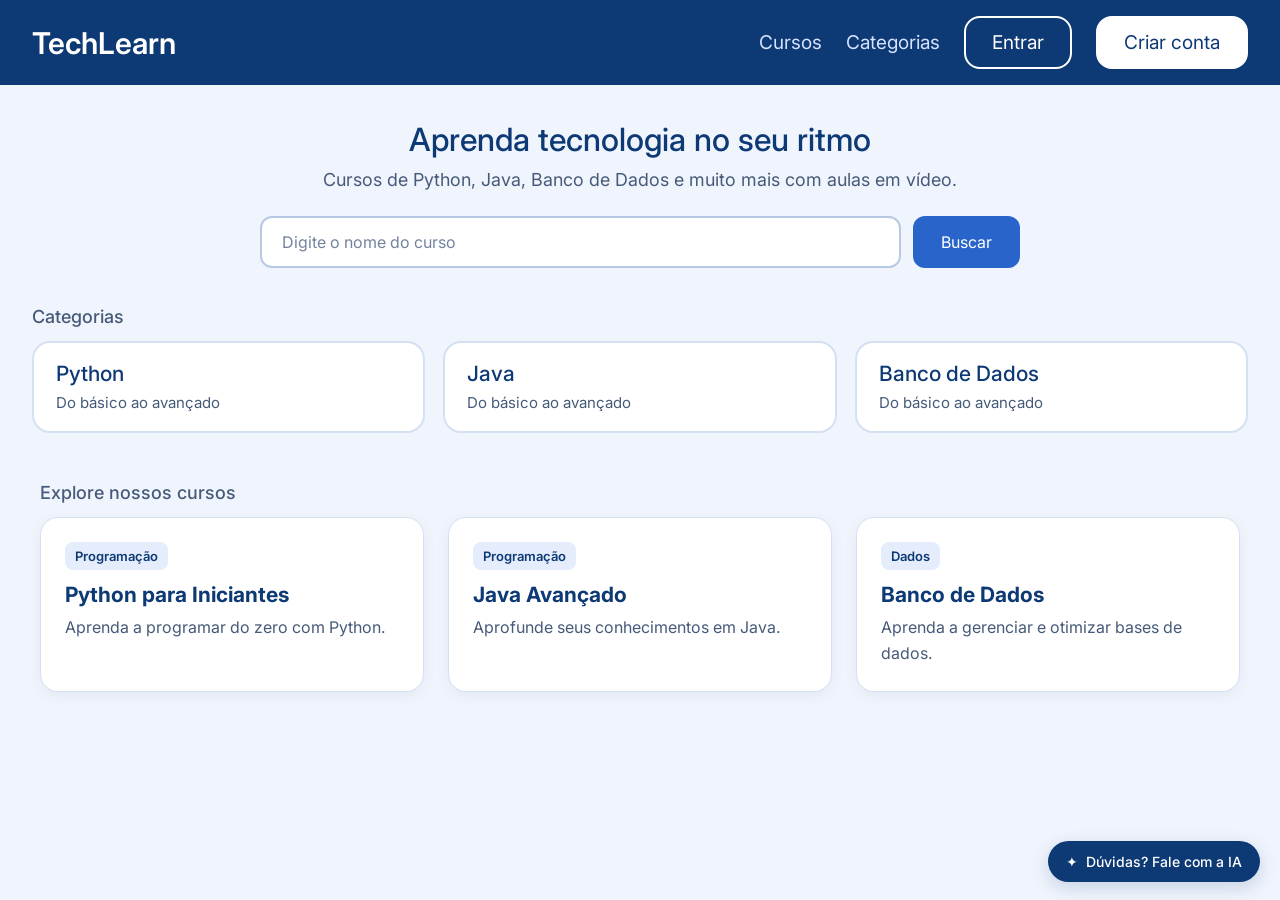
==== frontend/index.html @ 8687f4ef "Adiciona frontend: Tela inicial com busca" ====
<!DOCTYPE html>
<html lang="pt-BR">
<head>
    <meta charset="UTF-8">
    <meta name="viewport" content="width=device-width, initial-scale=1.0">

    <title>TechLearn - Aprenda tecnologia</title>

    <link href="https://fonts.googleapis.com/css2?family=Inter:wght@400;500;600;700&display=swap" rel="stylesheet">
    <link rel="stylesheet" href="css/style.css">
</head>

<body>
    <div class="pagina">

        <header class="cabecalho">
            <a class="logo" href="index.html">TechLearn</a>

            <nav class="menu">
                <a href="#categorias">Cursos</a>
                <a href="#categorias">Categorias</a>
                <a class="botao-entrar" href="login.html">Entrar</a>
                <a class="botao-cadastro" href="cadastro.html">Criar conta</a>
            </nav>
        </header>

        <main>
            <section class="apresentacao">
                <h1>Aprenda tecnologia no seu ritmo</h1>

                <p>
                    Cursos de Python, Java, Banco de Dados e muito mais
                    com aulas em vídeo.
                </p>

                <form class="busca" id="form-busca">
                    <input
                        type="search"
                        id="campo-busca"
                        placeholder="Digite o nome do curso"
                        aria-label="Digite o nome do curso"
                    >

                    <button type="submit">Buscar</button>
                </form>
            </section>

            <section class="categorias" id="categorias">
                <h2>Categorias</h2>

                <div class="grade-categorias">
                    <a class="card-categoria" href="#cursos-python"
                       data-categoria="python">
                        <h3>Python</h3>
                        <p>Do básico ao avançado</p>
                    </a>

                    <a class="card-categoria" href="#cursos-java"
                       data-categoria="java">
                        <h3>Java</h3>
                        <p>Do básico ao avançado</p>
                    </a>

                    <a class="card-categoria" href="#cursos-banco-de-dados"
                       data-categoria="banco de dados">
                        <h3>Banco de Dados</h3>
                        <p>Do básico ao avançado</p>
                    </a>
                </div>

                <p id="mensagem-busca" class="mensagem-busca"
                   aria-live="polite"></p>
            </section>

            <section class="lista-cursos" id="lista-cursos">
                <h2>Explore nossos cursos</h2>

                <div class="grade-cursos">
                    <article class="card-curso" id="cursos-python"
                             data-nome="Python para Iniciantes"
                             data-categoria="python">
                        <span class="etiqueta">Programação</span>
                        <h3>Python para Iniciantes</h3>
                        <p>Aprenda a programar do zero com Python.</p>
                    </article>

                    <article class="card-curso" id="cursos-java"
                             data-nome="Java Avançado"
                             data-categoria="java">
                        <span class="etiqueta">Programação</span>
                        <h3>Java Avançado</h3>
                        <p>Aprofunde seus conhecimentos em Java.</p>
                    </article>

                    <article class="card-curso" id="cursos-banco-de-dados"
                             data-nome="Banco de Dados"
                             data-categoria="banco de dados">
                        <span class="etiqueta">Dados</span>
                        <h3>Banco de Dados</h3>
                        <p>Aprenda a gerenciar e otimizar bases de dados.</p>
                    </article>
                </div>
            </section>
        </main>

        <button class="botao-chat" id="botao-chat" type="button">
            <span aria-hidden="true">✦</span>
            Dúvidas? Fale com a IA
        </button>

    </div>

    <script src="js/app.js"></script>
</body>
</html>
---- frontend/css/style.css ----
:root {
    --azul-escuro: #0d3975;
    --azul: #2864ca;
    --fundo: #f0f4fc;
    --texto: #1a2a44;
    --texto-secundario: #465a79;
    --borda: #d5e0f2;
    --branco: #ffffff;
}

* {
    box-sizing: border-box;
}

html {
    scroll-behavior: smooth;
}
    
body {
    margin: 0;
    padding: 0;
    font-family: "Inter", sans-serif;
    color: var(--texto);
    background: var(--fundo);
}

.pagina {
    width: 100%;
    max-width: none;
    min-height: 100vh;
    margin: 0;
    overflow: hidden;
    background: var(--fundo);
    border: none;
    border-radius: 0;
}



.cabecalho {
    min-height: 76px;
    padding: 16px 32px;
    display: flex;
    align-items: center;
    justify-content: space-between;
    gap: 20px;
    background: var(--azul-escuro);
}

.logo {
    color: var(--branco);
    font-size: 30px;
    font-weight: 600;
    text-decoration: none;
    white-space: nowrap;
}

.menu {
    display: flex;
    align-items: center;
    gap: 24px;
}

.menu a {
    color: #d7e4ff;
    font-size: 19px;
    text-decoration: none;
    white-space: nowrap;
}

.menu a:hover {
    color: var(--branco);
}

.menu .botao-entrar,
.menu .botao-cadastro {
    padding: 13px 26px;
    border: 2px solid var(--branco);
    border-radius: 16px;
    color: var(--branco);
}

.menu .botao-cadastro {
    background: var(--branco);
    color: var(--azul-escuro);
}

/* Apresentação e busca */

.apresentacao {
    padding: 36px 28px 20px;
    text-align: center;
}

.apresentacao h1 {
    margin: 0 0 8px;
    color: var(--azul-escuro);
    font-size: clamp(28px, 2.5vw, 38px);
    font-weight: 500;
    line-height: 1.2;
}

.apresentacao > p {
    margin: 0;
    color: var(--texto-secundario);
    font-size: clamp(16px, 1.4vw, 21px);
    line-height: 1.4;
}

.busca {
    display: flex;
    justify-content: center;
    gap: 12px;
    max-width: 760px;
    margin: 24px auto 0;
}

.busca input {
    flex: 1;
    min-width: 0;
    padding: 14px 20px;
    border: 2px solid #b8c9e5;
    border-radius: 12px;
    outline: none;
    background: var(--branco);
    color: var(--texto);
    font-family: inherit;
    font-size: 16px;
}

.busca input:focus {
    border-color: var(--azul);
}

.busca input::placeholder {
    color: #73839d;
}

.busca button {
    padding: 14px 28px;
    border: none;
    border-radius: 12px;
    background: var(--azul);
    color: var(--branco);
    font-family: inherit;
    font-size: 16px;
    cursor: pointer;
}

.busca button:hover {
    background: var(--azul-escuro);
}


.categorias {
    padding: 18px 32px 24px;
}

.categorias > h2,
.lista-cursos > h2 {
    margin: 0 0 14px;
    color: var(--texto-secundario);
    font-size: 18px;
    font-weight: 500;
}

.grade-categorias {
    display: grid;
    grid-template-columns: repeat(3, minmax(0, 1fr));
    gap: 18px;
}

.card-categoria {
    display: block;
    padding: 18px 22px;
    border: 2px solid var(--borda);
    border-radius: 18px;
    background: var(--branco);
    text-decoration: none;
    transition: transform 0.2s, border-color 0.2s;
}

.card-categoria h3 {
    margin: 0 0 6px;
    color: var(--azul-escuro);
    font-size: 21px;
    font-weight: 500;
}

.card-categoria p {
    margin: 0;
    color: var(--texto-secundario);
    font-size: 15px;
    line-height: 1.4;
}

.mensagem-busca {
    color: var(--texto-secundario);
    font-size: 15px;
}

/* Lista de cursos */

.lista-cursos {
    padding: 10px 40px 100px;
}

.grade-cursos {
    display: grid;
    grid-template-columns: repeat(3, minmax(0, 1fr));
    gap: 24px;
}

.card-curso {
    padding: 24px;
    border: 1px solid var(--borda);
    border-radius: 18px;
    background: var(--branco);
    box-shadow: 0 4px 14px rgba(13, 57, 117, 0.06);
}

.card-curso h3 {
    margin: 12px 0 8px;
    color: var(--azul-escuro);
    font-size: 21px;
}

.card-curso p {
    margin: 0;
    color: var(--texto-secundario);
    line-height: 1.6;
}

.etiqueta {
    display: inline-block;
    padding: 6px 10px;
    border-radius: 8px;
    background: #e5edfc;
    color: var(--azul-escuro);
    font-size: 13px;
    font-weight: 600;
}


.botao-chat {
    position: fixed;
    right: 20px;
    bottom: 18px;
    z-index: 10;
    display: flex;
    align-items: center;
    gap: 8px;
    padding: 12px 18px;
    border: none;
    border-radius: 32px;
    background: var(--azul-escuro);
    color: var(--branco);
    font-family: inherit;
    font-size: 14px;
    font-weight: 500;
    cursor: pointer;
    box-shadow: 0 5px 18px rgba(13, 57, 117, 0.18);
}


.botao-chat:hover {
    background: var(--azul);
}


@media (max-width: 900px) {
    body {
        padding: 12px;
    }

    .pagina {
        margin-top: 12px;
    }

    .cabecalho {
        padding: 24px;
        flex-wrap: wrap;
    }

    .menu {
        flex-wrap: wrap;
        gap: 16px;
    }

    .grade-categorias,
    .grade-cursos {
        grid-template-columns: repeat(2, minmax(0, 1fr));
    }
}

@media (max-width: 900px) {
    .cabecalho {
        padding: 18px 22px;
        flex-wrap: wrap;
    }

    .menu {
        flex-wrap: wrap;
        gap: 12px;
    }

    .grade-categorias,
    .grade-cursos {
        grid-template-columns: repeat(2, minmax(0, 1fr));
    }
}

@media (max-width: 600px) {
    .cabecalho {
        align-items: flex-start;
        flex-direction: column;
    }

    .logo {
        font-size: 27px;
    }

    .menu a {
        font-size: 14px;
    }

    .apresentacao {
        padding: 30px 18px 18px;
    }

    .busca {
        flex-direction: column;
    }

    .busca input,
    .busca button {
        width: 100%;
    }

    .categorias,
    .lista-cursos {
        padding-right: 18px;
        padding-left: 18px;
    }

    .grade-categorias,
    .grade-cursos {
        grid-template-columns: 1fr;
        gap: 12px;
    }

    .botao-chat {
        right: 12px;
        bottom: 12px;
        padding: 11px 14px;
        font-size: 13px;
    }
}
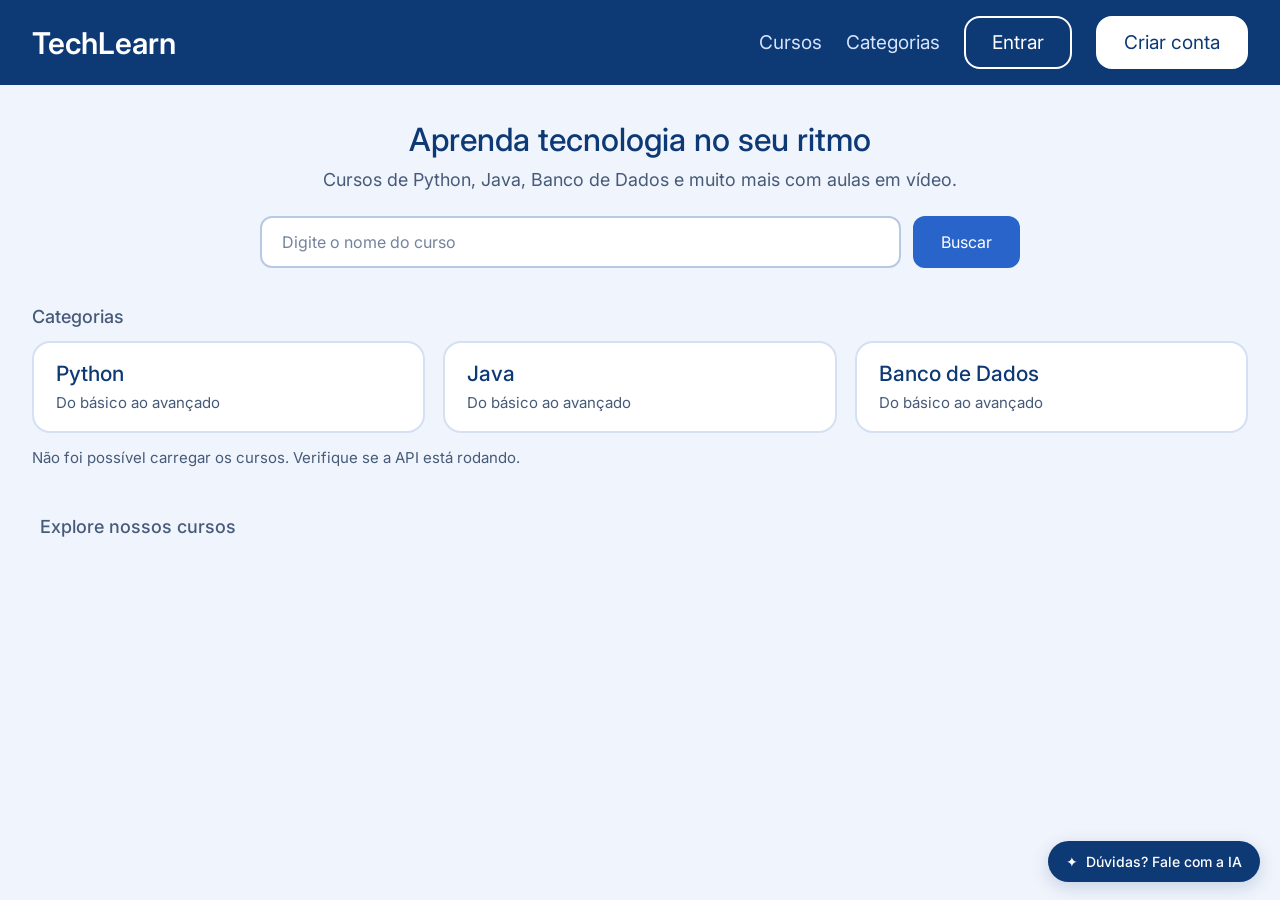
==== commit cbb75691: "Atualiza frontend" ====
--- a/frontend/index.html
+++ b/frontend/index.html
@@ -1,4 +1,3 @@
-
 <!DOCTYPE html>
 <html lang="pt-BR">
 <head>
@@ -18,7 +17,7 @@
             <a class="logo" href="index.html">TechLearn</a>
 
             <nav class="menu">
-                <a href="#categorias">Cursos</a>
+                <a href="#lista-cursos">Cursos</a>
                 <a href="#categorias">Categorias</a>
                 <a class="botao-entrar" href="login.html">Entrar</a>
                 <a class="botao-cadastro" href="cadastro.html">Criar conta</a>
@@ -50,19 +49,19 @@
                 <h2>Categorias</h2>
 
                 <div class="grade-categorias">
-                    <a class="card-categoria" href="#cursos-python"
+                    <a class="card-categoria" href="#lista-cursos"
                        data-categoria="python">
                         <h3>Python</h3>
                         <p>Do básico ao avançado</p>
                     </a>
 
-                    <a class="card-categoria" href="#cursos-java"
+                    <a class="card-categoria" href="#lista-cursos"
                        data-categoria="java">
                         <h3>Java</h3>
                         <p>Do básico ao avançado</p>
                     </a>
 
-                    <a class="card-categoria" href="#cursos-banco-de-dados"
+                    <a class="card-categoria" href="#lista-cursos"
                        data-categoria="banco de dados">
                         <h3>Banco de Dados</h3>
                         <p>Do básico ao avançado</p>
@@ -74,33 +73,9 @@
             </section>
 
             <section class="lista-cursos" id="lista-cursos">
-                <h2>Explore nossos cursos</h2>
+            <h2>Explore nossos cursos</h2>
 
-                <div class="grade-cursos">
-                    <article class="card-curso" id="cursos-python"
-                             data-nome="Python para Iniciantes"
-                             data-categoria="python">
-                        <span class="etiqueta">Programação</span>
-                        <h3>Python para Iniciantes</h3>
-                        <p>Aprenda a programar do zero com Python.</p>
-                    </article>
-
-                    <article class="card-curso" id="cursos-java"
-                             data-nome="Java Avançado"
-                             data-categoria="java">
-                        <span class="etiqueta">Programação</span>
-                        <h3>Java Avançado</h3>
-                        <p>Aprofunde seus conhecimentos em Java.</p>
-                    </article>
-
-                    <article class="card-curso" id="cursos-banco-de-dados"
-                             data-nome="Banco de Dados"
-                             data-categoria="banco de dados">
-                        <span class="etiqueta">Dados</span>
-                        <h3>Banco de Dados</h3>
-                        <p>Aprenda a gerenciar e otimizar bases de dados.</p>
-                    </article>
-                </div>
+            <div class="grade-cursos"></div>
             </section>
         </main>
 
@@ -113,4 +88,4 @@
 
     <script src="js/app.js"></script>
 </body>
-</html>
+</html>
--- a/frontend/css/style.css
+++ b/frontend/css/style.css
@@ -85,8 +85,6 @@
     background: var(--branco);
     color: var(--azul-escuro);
 }
-
-/* Apresentação e busca */
 
 .apresentacao {
     padding: 36px 28px 20px;
@@ -200,35 +198,42 @@
     font-size: 15px;
 }
 
-/* Lista de cursos */
 
 .lista-cursos {
     padding: 10px 40px 100px;
 }
 
+
+
 .grade-cursos {
-    display: grid;
-    grid-template-columns: repeat(3, minmax(0, 1fr));
-    gap: 24px;
-}
+    display: flex;
+    flex-direction: column;
+    gap: 16px;
+    width: 100%;
+
+}
+
 
 .card-curso {
+    display: flex;
+    flex-direction: column;
+    align-items: flex-start;
+    gap: 12px;
+    width: 100%;
+    box-sizing: border-box;
     padding: 24px;
-    border: 1px solid var(--borda);
-    border-radius: 18px;
-    background: var(--branco);
-    box-shadow: 0 4px 14px rgba(13, 57, 117, 0.06);
+    background-color: #ffffff;
+    border: 1px solid #d5e2f5;
+    border-radius: 20px;
 }
 
 .card-curso h3 {
-    margin: 12px 0 8px;
-    color: var(--azul-escuro);
-    font-size: 21px;
+    margin: 0;
+    color: #123f78;
 }
 
 .card-curso p {
     margin: 0;
-    color: var(--texto-secundario);
     line-height: 1.6;
 }
 
@@ -358,3 +363,14 @@
     }
 }
 
+.card-categoria.ativa {
+    outline: 2px solid #2563c9;
+}
+
+.link-curso {
+    display: inline-block;
+    margin-top: 12px;
+    color: #2563c9;
+    font-weight: 600;
+    text-decoration: none;
+}
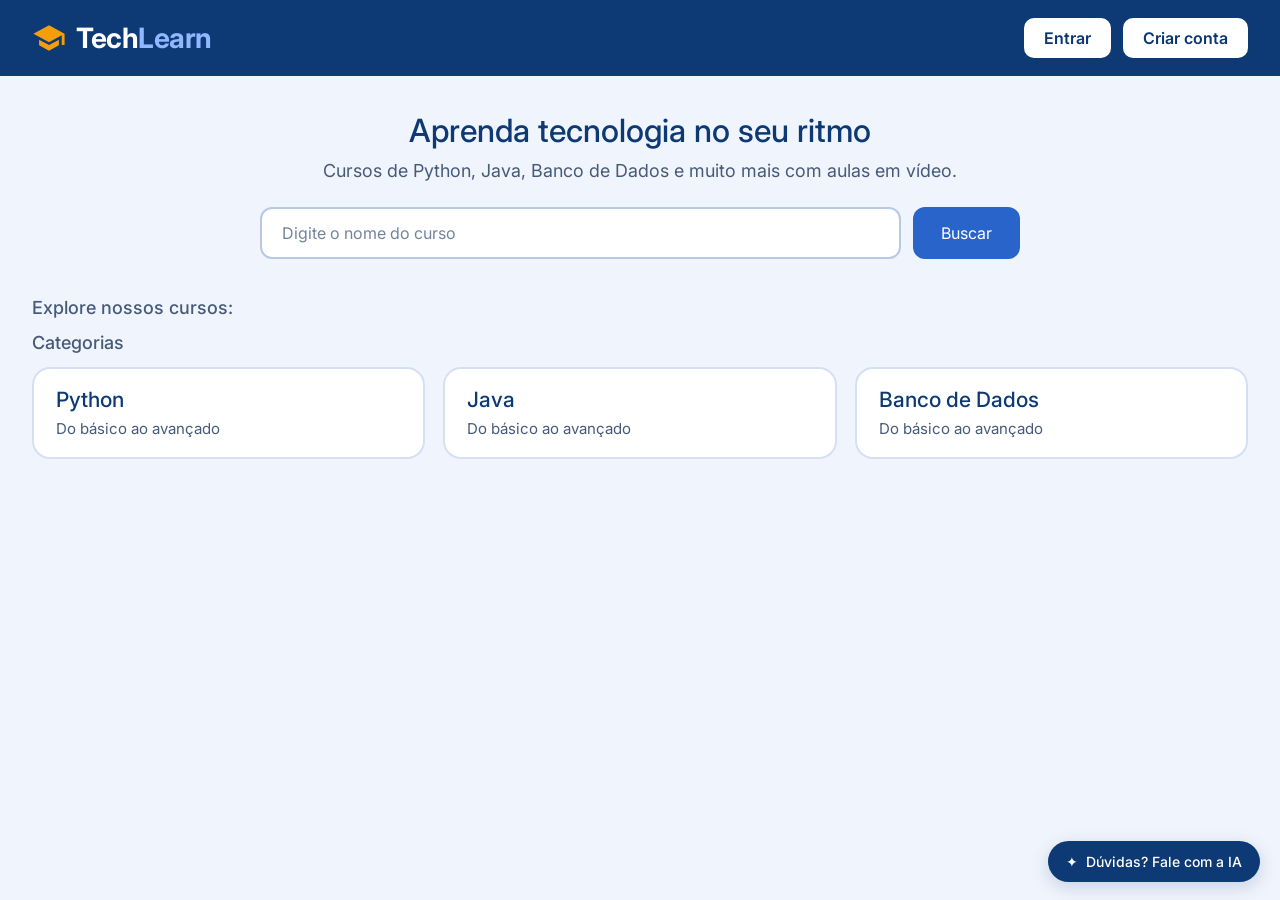
==== commit 409e7998: "Adiciona auth, chatbot e deploy do frontend sem credenciais no repositorio Co-authored-by: Cursor <c" ====
--- a/frontend/index.html
+++ b/frontend/index.html
@@ -1,5 +1,6 @@
 <!DOCTYPE html>
 <html lang="pt-BR">
+<script src="auth.js"></script>
 <head>
     <meta charset="UTF-8">
     <meta name="viewport" content="width=device-width, initial-scale=1.0">
@@ -14,13 +15,15 @@
     <div class="pagina">
 
         <header class="cabecalho">
-            <a class="logo" href="index.html">TechLearn</a>
-
+        <a class="logo" href="index.html">
+        <svg class="logo-icone" viewBox="0 0 24 24" aria-hidden="true">
+        <path d="M5 13.18v4L12 21l7-3.82v-4L12 17l-7-3.82zM12 3L1 9l11 6 9-4.91V17h2V9L12 3z"/>
+        </svg>
+         <span class="logo-texto">Tech<span class="logo-destaque">Learn</span></span>
+            </a>
             <nav class="menu">
-                <a href="#lista-cursos">Cursos</a>
-                <a href="#categorias">Categorias</a>
-                <a class="botao-entrar" href="login.html">Entrar</a>
-                <a class="botao-cadastro" href="cadastro.html">Criar conta</a>
+                <a href="login.html" id="btn-entrar">Entrar</a>
+                <a href="cadastro.html" id="btn-criar-conta">Criar conta</a>
             </nav>
         </header>
 
@@ -46,6 +49,8 @@
             </section>
 
             <section class="categorias" id="categorias">
+            
+                <h2>Explore nossos cursos: </h2>
                 <h2>Categorias</h2>
 
                 <div class="grade-categorias">
@@ -73,7 +78,7 @@
             </section>
 
             <section class="lista-cursos" id="lista-cursos">
-            <h2>Explore nossos cursos</h2>
+        
 
             <div class="grade-cursos"></div>
             </section>
@@ -87,5 +92,25 @@
     </div>
 
     <script src="js/app.js"></script>
+    <script>
+  (function () {
+    function ir() {
+      var campo = document.querySelector('input[type="text"], input[type="search"]');
+      var t = campo ? campo.value.trim() : '';
+      location.href = 'cursos.html' + (t ? '?busca=' + encodeURIComponent(t) : '');
+    }
+    document.addEventListener('click', function (e) {
+      var b = e.target.closest('button');
+      if (b && b.textContent.trim() === 'Buscar') { e.preventDefault(); e.stopPropagation(); ir(); }
+    }, true);
+    document.addEventListener('keydown', function (e) {
+      if (e.key === 'Enter' && e.target.matches('input[type="text"], input[type="search"]')) {
+        e.preventDefault(); e.stopPropagation(); ir();
+      }
+    }, true);
+  })();
+</script>
+
+    <script src="chatbot.js"></script>
 </body>
 </html>
--- a/frontend/css/style.css
+++ b/frontend/css/style.css
@@ -373,4 +373,199 @@
     color: #2563c9;
     font-weight: 600;
     text-decoration: none;
+}
+
+.cabecalho .menu {
+    display: flex;
+    align-items: center;
+    gap: 12px;
+}
+
+.cabecalho .menu > * {
+    background-color: #ffffff;
+    color: #0a3772;
+    border: none;
+    border-radius: 10px;
+    padding: 10px 20px;
+    font-family: inherit;
+    font-size: 16px;
+    font-weight: 600;
+    text-decoration: none;
+    cursor: pointer;
+    transition: background-color 0.2s, transform 0.2s;
+}
+
+.cabecalho .menu > a:hover,
+.cabecalho .menu > button:hover {
+    background-color: #e0ebff;
+    transform: translateY(-1px);
+}
+
+.cabecalho .menu > span {
+    cursor: default;
+}
+
+.cabecalho .menu > span {
+    background: none;
+    color: #ffffff;
+}
+
+.logo {
+    display: inline-flex;
+    align-items: center;
+    gap: 10px;
+    color: #ffffff;
+    text-decoration: none;
+    font-size: 28px;
+    font-weight: 700;
+    letter-spacing: -0.5px;
+}
+
+.logo-icone {
+    width: 34px;
+    height: 34px;
+    fill: #f59e0b;
+    transition: transform 0.3s ease;
+}
+
+.logo-destaque {
+    color: #8fb8ff;
+    transition: color 0.3s ease;
+}
+
+.logo:hover .logo-icone {
+    transform: rotate(-12deg) translateY(-3px) scale(1.1);
+}
+
+.logo:hover .logo-destaque {
+    color: #f59e0b;
+}
+
+@media (prefers-reduced-motion: reduce) {
+    .logo-icone,
+    .logo-destaque {
+        transition: none;
+    }
+}
+.chat {
+    position: fixed;
+    right: 24px;
+    bottom: 90px;
+    width: 360px;
+    max-width: calc(100vw - 32px);
+    height: 480px;
+    max-height: calc(100vh - 120px);
+    display: flex;
+    flex-direction: column;
+    background: #ffffff;
+    border-radius: 16px;
+    box-shadow: 0 12px 32px rgba(10, 55, 114, 0.25);
+    overflow: hidden;
+    z-index: 1000;
+}
+
+.chat[hidden] {
+    display: none;
+}
+
+.chat-topo {
+    display: flex;
+    justify-content: space-between;
+    align-items: center;
+    background: #0a3772;
+    color: #ffffff;
+    padding: 14px 16px;
+}
+
+.chat-fechar {
+    background: none;
+    border: none;
+    color: #ffffff;
+    font-size: 24px;
+    line-height: 1;
+    padding: 0 4px;
+    cursor: pointer;
+}
+
+.chat-mensagens {
+    flex: 1;
+    overflow-y: auto;
+    padding: 16px;
+    display: flex;
+    flex-direction: column;
+    gap: 10px;
+    background: #f0f4fb;
+}
+
+.chat-msg {
+    max-width: 85%;
+    padding: 10px 14px;
+    border-radius: 14px;
+    font-size: 15px;
+    line-height: 1.45;
+    white-space: pre-wrap;
+    overflow-wrap: anywhere;
+}
+
+.chat-msg.bot {
+    align-self: flex-start;
+    background: #ffffff;
+    color: #1a2a44;
+    border: 1px solid #d6e0f0;
+}
+
+.chat-msg.usuario {
+    align-self: flex-end;
+    background: #2563c9;
+    color: #ffffff;
+}
+
+.chat-msg.erro {
+    align-self: flex-start;
+    background: #fdecec;
+    color: #9b1c1c;
+    border: 1px solid #f5c2c2;
+}
+
+.chat-form {
+    display: flex;
+    gap: 8px;
+    padding: 12px;
+    background: #ffffff;
+    border-top: 1px solid #d6e0f0;
+}
+
+.chat-form input {
+    flex: 1;
+    width: auto;
+    min-width: 0;
+    padding: 10px 12px;
+    border: 1px solid #b8c7e0;
+    border-radius: 10px;
+    font: inherit;
+}
+
+.chat-form button {
+    background: #2563c9;
+    color: #ffffff;
+    border: none;
+    border-radius: 10px;
+    padding: 10px 16px;
+    font: inherit;
+    font-weight: 600;
+    cursor: pointer;
+}
+
+.chat-form button:disabled {
+    opacity: 0.6;
+    cursor: not-allowed;
+}
+
+@media (max-width: 480px) {
+    .chat {
+        right: 8px;
+        bottom: 80px;
+        width: calc(100vw - 16px);
+        height: calc(100vh - 110px);
+    }
 }
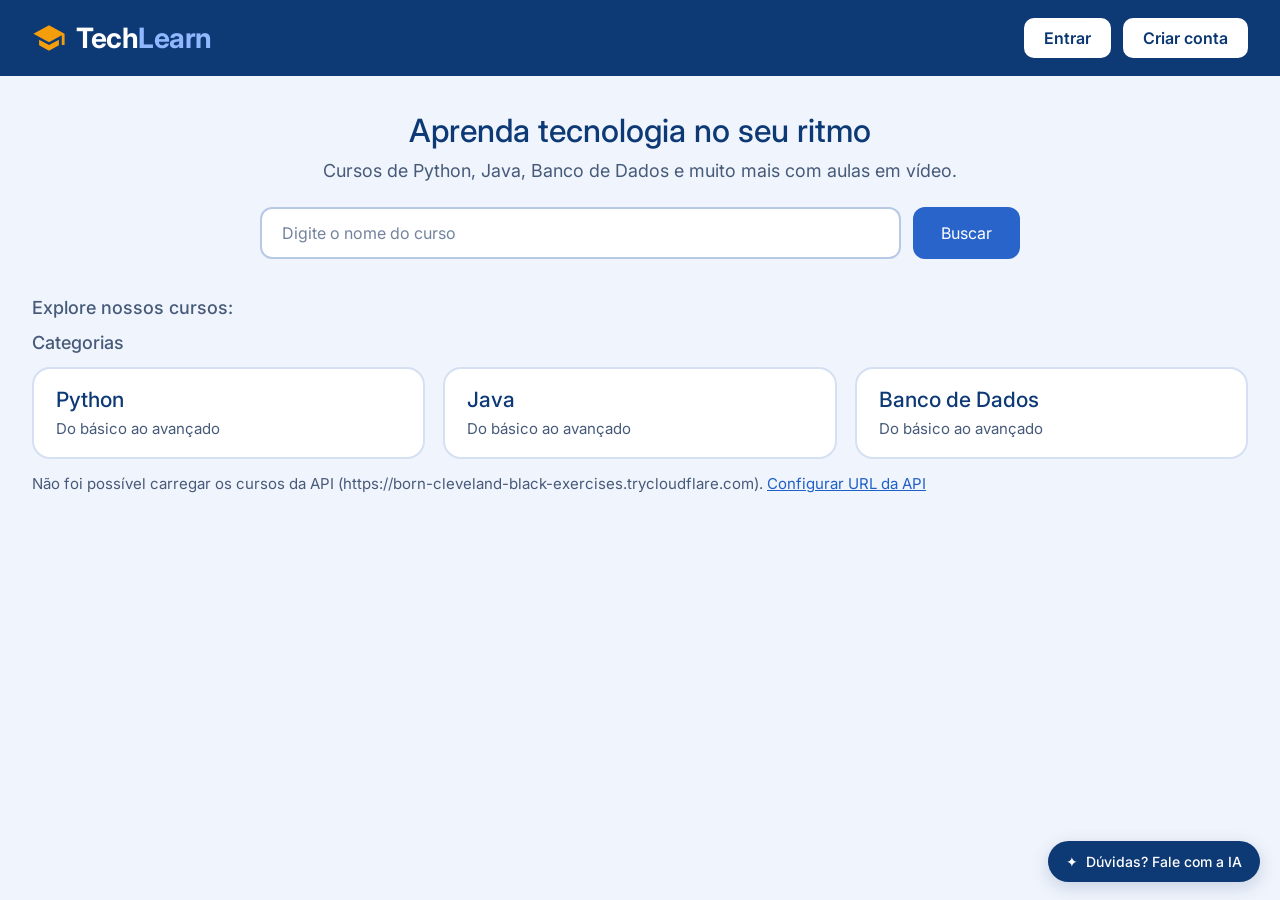
==== commit 259dc808: "Conecta backend ao frontend com CORS global, tunel HTTPS e configuracao dinamica da API" ====
--- a/frontend/index.html
+++ b/frontend/index.html
@@ -1,6 +1,5 @@
 <!DOCTYPE html>
 <html lang="pt-BR">
-<script src="auth.js"></script>
 <head>
     <meta charset="UTF-8">
     <meta name="viewport" content="width=device-width, initial-scale=1.0">
@@ -9,6 +8,7 @@
 
     <link href="https://fonts.googleapis.com/css2?family=Inter:wght@400;500;600;700&display=swap" rel="stylesheet">
     <link rel="stylesheet" href="css/style.css">
+    <script src="auth.js"></script>
 </head>
 
 <body>
@@ -113,4 +113,4 @@
 
     <script src="chatbot.js"></script>
 </body>
-</html>+</html>
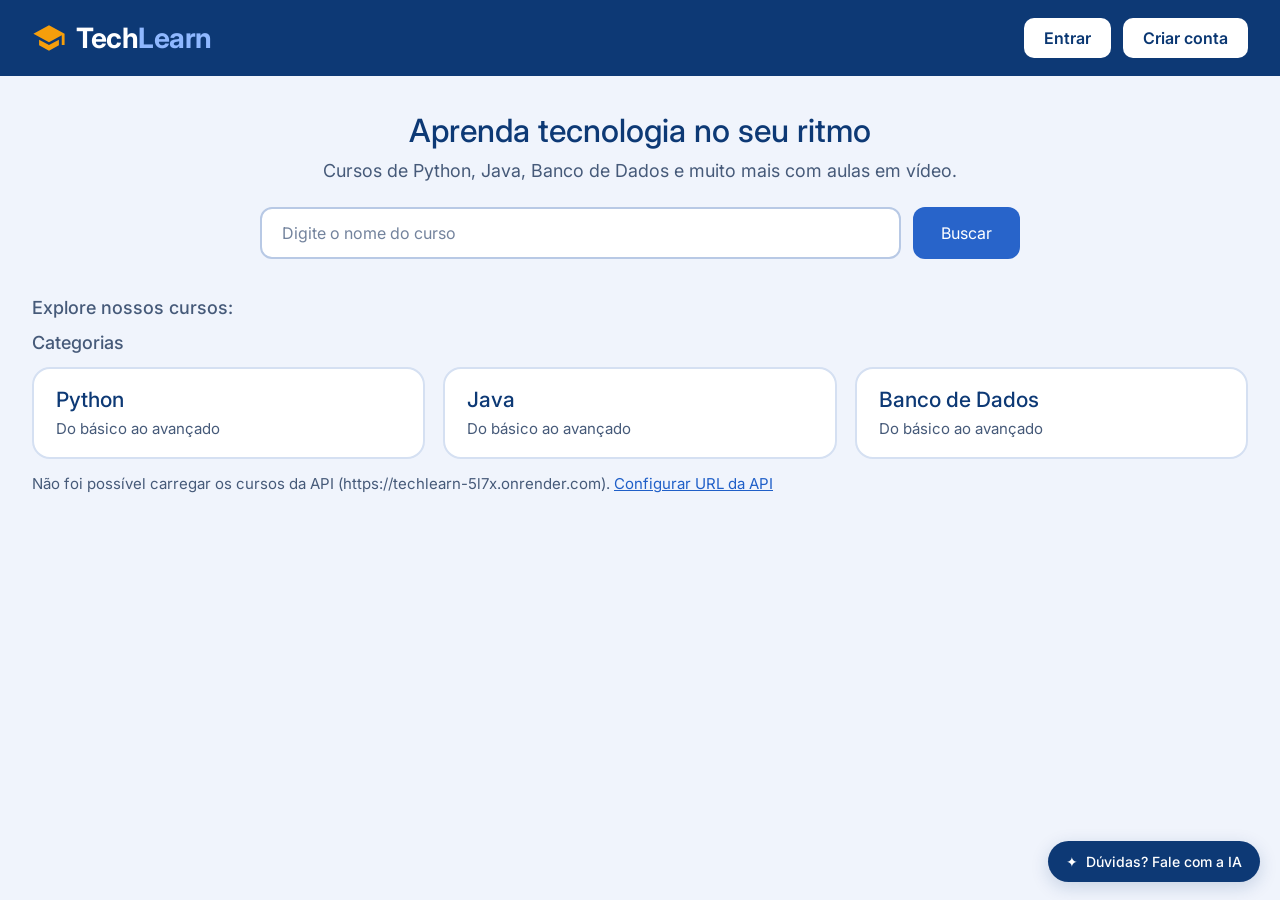
==== commit d1459494: "Adiciona logo favicon da TechLearn na aba do navegador" ====
--- a/frontend/index.html
+++ b/frontend/index.html
@@ -5,6 +5,7 @@
     <meta name="viewport" content="width=device-width, initial-scale=1.0">
 
     <title>TechLearn - Aprenda tecnologia</title>
+    <link rel="icon" type="image/svg+xml" href="favicon.svg">
 
     <link href="https://fonts.googleapis.com/css2?family=Inter:wght@400;500;600;700&display=swap" rel="stylesheet">
     <link rel="stylesheet" href="css/style.css">
